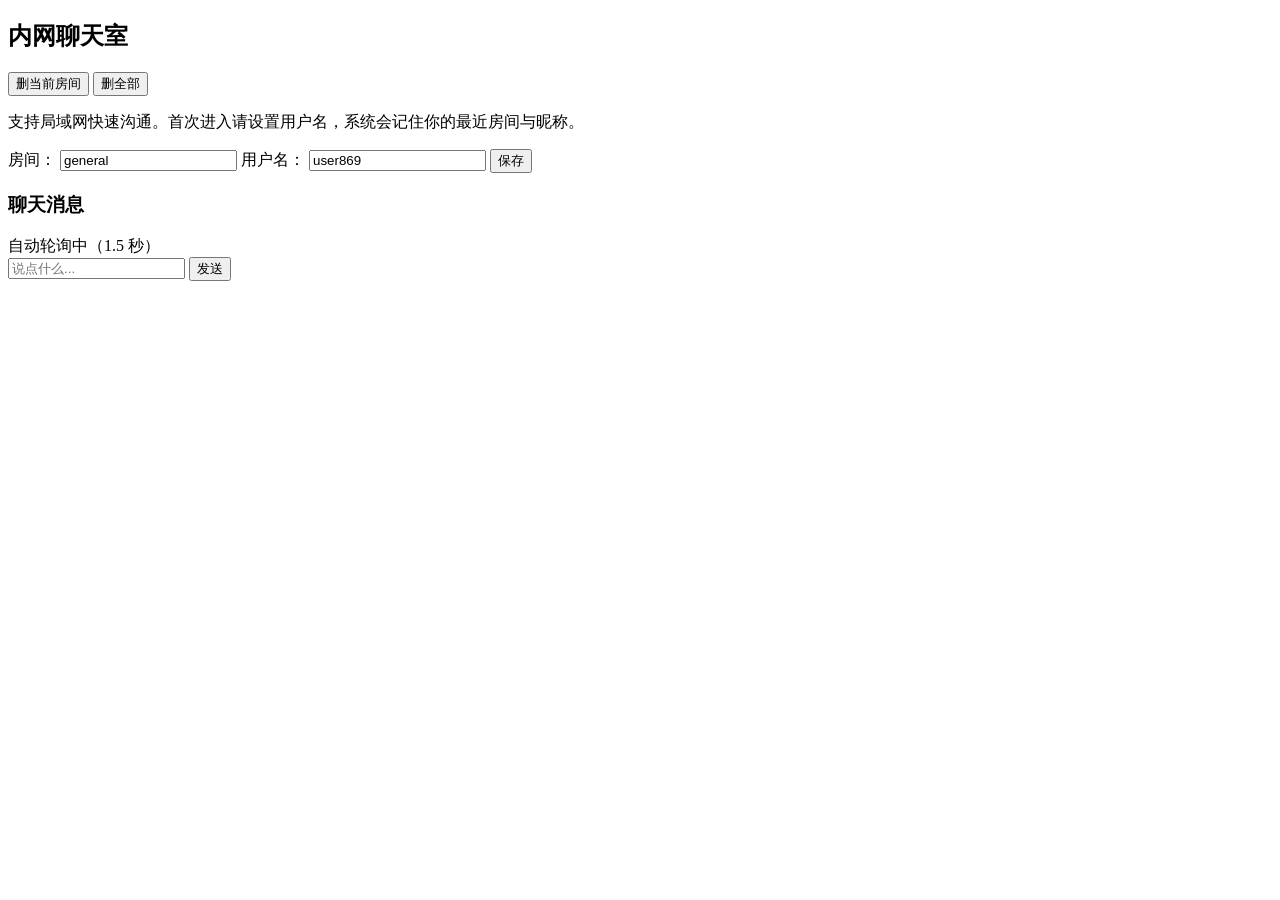
==== templates/index.html @ f9a1bed3 "feat: singgle template" ====
<!DOCTYPE html>
<html lang="zh-CN">
  <head>
    <meta charset="utf-8" />
    <meta name="viewport" content="width=device-width, initial-scale=1" />
    <title>内网聊天室</title>
    <link rel="stylesheet" href="/chat-theme.css" />
  </head>
  <body>
    <main class="page">
      <section class="hero">
        <div class="topbar">
          <h2>内网聊天室</h2>
          <div class="admin-actions" id="adminActions">
            <button class="ghost" id="purgeRoomBtn" title="删除当前房间全部消息">
              删当前房间
            </button>
            <button class="danger" id="purgeAllBtn" title="删除所有房间消息">
              删全部
            </button>
          </div>
        </div>
        <p>
          支持局域网快速沟通。首次进入请设置用户名，系统会记住你的最近房间与昵称。
        </p>
        <div class="controls">
          <label for="room">房间：</label>
          <input id="room" type="text" value="general" />
          <label for="user">用户名：</label>
          <input id="user" type="text" placeholder="你的名字" />
          <button class="ghost" id="save" type="button">保存</button>
        </div>
      </section>

      <section class="chat-panel">
        <div class="panel-head">
          <h3>聊天消息</h3>
          <span class="hint">自动轮询中（1.5 秒）</span>
        </div>

        <div id="log" aria-live="polite"></div>

        <form id="sendForm">
          <input
            id="content"
            type="text"
            placeholder="说点什么..."
            autocomplete="off"
          />
          <button type="submit">发送</button>
        </form>
      </section>
    </main>

    <script>
    // 控制开关：可以在页面启动时由后端渲染出来，或者通过 URL 参数传入
    const SAFE_MODE = true; // true = 安全模式；false = 自由模式

    const $ = (sel) => document.querySelector(sel);
    const log = $("#log");
    const userInput = $("#user");
    const roomInput = $("#room");
    const contentInput = $("#content");
    const saveBtn = $("#save");
    const form = $("#sendForm");
    const adminActions = $("#adminActions");
    const purgeRoomBtn = $("#purgeRoomBtn");
    const purgeAllBtn = $("#purgeAllBtn");

    let activeUser =
      localStorage.getItem("chat_user") ||
      "user" + Math.floor(Math.random() * 1000);
    let activeRoom = localStorage.getItem("chat_room") || "general";

    // 输入框允许先改，但只有点击“保存”才会成为当前生效值。
    userInput.value = activeUser;
    roomInput.value = activeRoom;

    function getAdminHeaders() {
      const token = localStorage.getItem("chat_admin_token") || "";
      return token ? { "X-Admin-Token": token } : {};
    }

    async function refreshAdminStatus() {
      try {
        const r = await fetch("/api/admin/status", {
          headers: getAdminHeaders(),
        });
        if (!r.ok) return;
        const data = await r.json();
        adminActions.style.display = data.is_admin ? "flex" : "none";
      } catch (_) {
        adminActions.style.display = "none";
      }
    }

    async function purgeMessages(target) {
      const room = activeRoom || "general";
      const isAll = target === "ALL";
      const confirmText = isAll
        ? "确认删除全部房间的所有聊天记录？此操作不可恢复。"
        : `确认删除房间 #${room} 的所有聊天记录？此操作不可恢复。`;
      if (!window.confirm(confirmText)) return;

      const payload = isAll ? {} : { room };
      const r = await fetch("/api/admin/purge", {
        method: "POST",
        headers: {
          "Content-Type": "application/json",
          ...getAdminHeaders(),
        },
        body: JSON.stringify(payload),
      });
      const data = await r.json().catch(() => ({}));
      if (!r.ok || !data.ok) {
        alert("操作失败：你当前不是管理员，或权限校验未通过。");
        await refreshAdminStatus();
        return;
      }
      await loadRecent();
      addLine(`管理员已删除 ${data.deleted || 0} 条消息（${data.room}）`, "sys");
    }

    function renderMessageContent(el, raw) {
      if (SAFE_MODE) {
        // 严格安全，只显示纯文本
        el.textContent = raw;
      } else {
        // 自由模式：允许 HTML
        el.innerHTML = raw;
      }
    }

    function addMessage(m) {
      const row = document.createElement("div");
      row.className = "msg";

      const t = document.createElement("span");
      t.className = "time";
      t.textContent = `[${fmt(m.ts)}]`;

      const u = document.createElement("span");
      u.className = "user";
      u.textContent = `${m.user}:`;

      const c = document.createElement("span");
      c.className = "text";
      renderMessageContent(c, m.content);

      row.append(t, u, c);
      log.appendChild(row);
      log.scrollTop = log.scrollHeight;
    }

    // 仍保留 addLine 用于系统提示行（cls = "sys"）
    function addLine(text, cls = "msg") {
      const div = document.createElement("div");
      div.className = cls;
      div.innerHTML = text; // 允许 HTML
      log.appendChild(div);
      log.scrollTop = log.scrollHeight;
    }

    function fmt(ts) {
      const d = new Date(ts * 1000);
      const pad = (n) => String(n).padStart(2, "0");
      return `${pad(d.getHours())}:${pad(d.getMinutes())}:${pad(
        d.getSeconds()
      )}`;
    }

    let sinceId = 0;
    async function loadRecent() {
      const room = encodeURIComponent(activeRoom || "general");
      const r = await fetch(`/api/recent?room=${room}&limit=100`);
      const data = await r.json();
      log.innerHTML = "";
      data.forEach((m) => addMessage(m));
      sinceId = data.length ? data[data.length - 1].id : 0;
      addLine(`———— 欢迎进入房间 #${activeRoom} ————`, "sys");
    }

    async function poll() {
      const room = encodeURIComponent(activeRoom || "general");
      try {
        const r = await fetch(
          `/api/messages?room=${room}&since_id=${sinceId}&limit=200`
        );
        const data = await r.json();
        data.forEach((m) => {
          addMessage(m);
          sinceId = m.id;
        });
      } catch (_) {}
    }

    form.addEventListener("submit", async (e) => {
      e.preventDefault();
      const user = activeUser || "anon";
      const room = activeRoom || "general";
      const content = contentInput.value.trim();
      if (!content) return;
      await fetch("/api/send", {
        method: "POST",
        headers: { "Content-Type": "application/json" },
        body: JSON.stringify({ user, room, content }),
      });
      contentInput.value = "";
      // 立即拉一次，感觉更“即时”
      poll();
    });

    saveBtn.addEventListener("click", () => {
      activeUser = userInput.value.trim() || "anon";
      activeRoom = roomInput.value.trim() || "general";
      localStorage.setItem("chat_user", activeUser);
      localStorage.setItem("chat_room", activeRoom);
      loadRecent();
    });

    purgeRoomBtn.addEventListener("click", () => purgeMessages("ROOM"));
    purgeAllBtn.addEventListener("click", () => purgeMessages("ALL"));

    // 初始化
    Promise.all([loadRecent(), refreshAdminStatus()]).then(() =>
      setInterval(poll, 1500)
    );
    </script>
  </body>
</html>
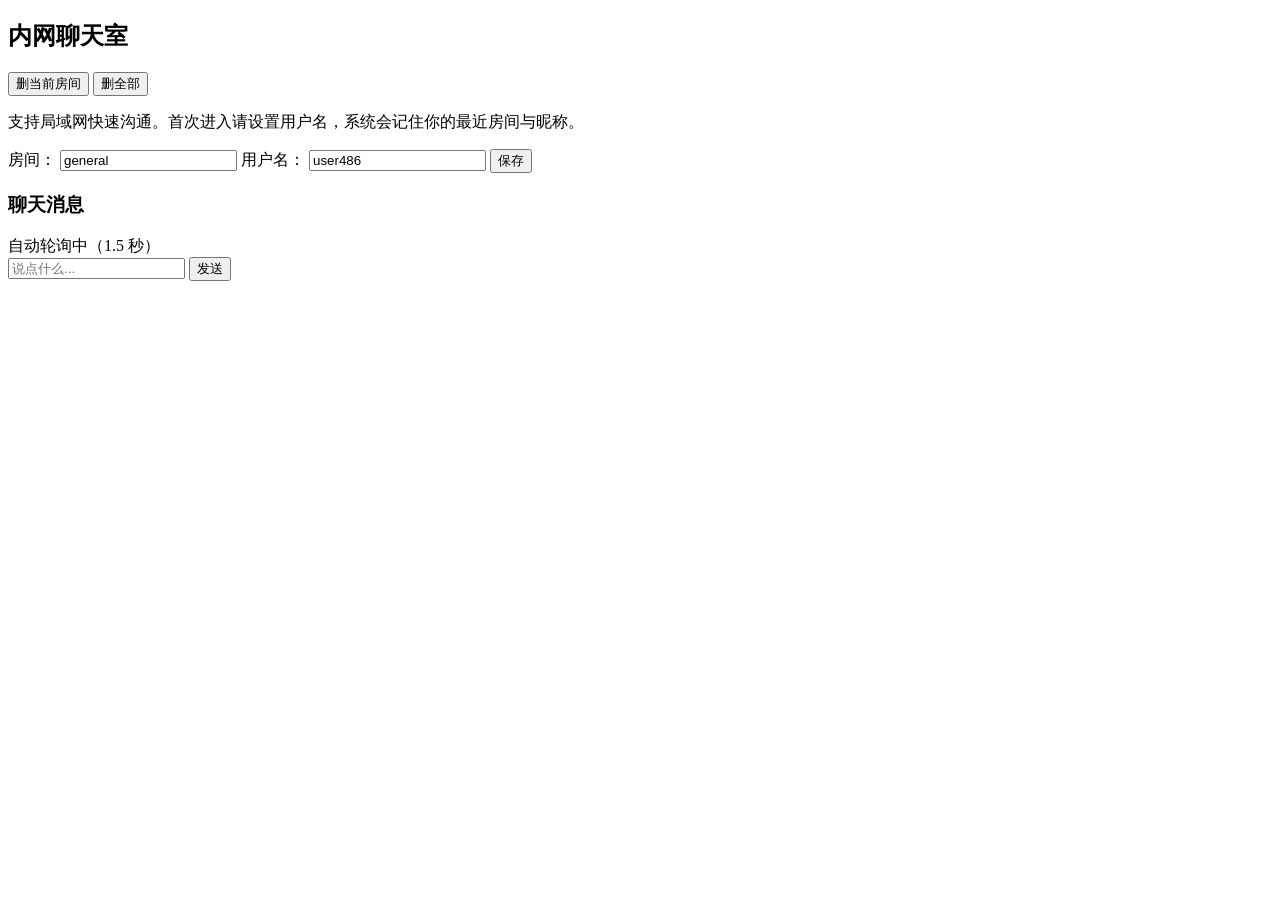
==== commit 71f03274: "feat: 聊天室用户名颜色区分 使其个人聊天记录更明显" ====
--- a/templates/index.html
+++ b/templates/index.html
@@ -67,6 +67,22 @@
     const purgeRoomBtn = $("#purgeRoomBtn");
     const purgeAllBtn = $("#purgeAllBtn");
 
+    const USER_COLOR_PALETTE = [
+      "#155e75", // cyan-800
+      "#1d4ed8", // blue-700
+      "#7c3aed", // violet-600
+      "#be185d", // pink-700
+      "#b45309", // amber-700
+      "#0f766e", // teal-700
+      "#166534", // green-800
+      "#9f1239", // rose-800
+      "#374151", // gray-700
+      "#4338ca", // indigo-700
+    ];
+
+    let userColorMap = {};
+    let nextUserColorIndex = 0;
+
     let activeUser =
       localStorage.getItem("chat_user") ||
       "user" + Math.floor(Math.random() * 1000);
@@ -75,6 +91,45 @@
     // 输入框允许先改，但只有点击“保存”才会成为当前生效值。
     userInput.value = activeUser;
     roomInput.value = activeRoom;
+
+    const GLOBAL_COLOR_STATE_KEY = "chat_user_color_state_global";
+
+    function loadColorState() {
+      try {
+        const raw = localStorage.getItem(GLOBAL_COLOR_STATE_KEY);
+        if (!raw) return { map: {}, next: 0 };
+        const parsed = JSON.parse(raw);
+        const map = parsed && typeof parsed.map === "object" ? parsed.map : {};
+        const next = Number.isInteger(parsed?.next) ? parsed.next : 0;
+        return { map, next: Math.max(0, next) };
+      } catch (_) {
+        return { map: {}, next: 0 };
+      }
+    }
+
+    function saveColorState() {
+      localStorage.setItem(
+        GLOBAL_COLOR_STATE_KEY,
+        JSON.stringify({ map: userColorMap, next: nextUserColorIndex })
+      );
+    }
+
+    function ensureColorState() {
+      const state = loadColorState();
+      userColorMap = state.map;
+      nextUserColorIndex = state.next;
+    }
+
+    function colorForUser(user) {
+      const name = (user || "anon").trim() || "anon";
+      if (!Object.prototype.hasOwnProperty.call(userColorMap, name)) {
+        const idx = nextUserColorIndex % USER_COLOR_PALETTE.length;
+        userColorMap[name] = idx;
+        nextUserColorIndex += 1;
+        saveColorState();
+      }
+      return USER_COLOR_PALETTE[userColorMap[name] % USER_COLOR_PALETTE.length];
+    }
 
     function getAdminHeaders() {
       const token = localStorage.getItem("chat_admin_token") || "";
@@ -142,6 +197,7 @@
       const u = document.createElement("span");
       u.className = "user";
       u.textContent = `${m.user}:`;
+      u.style.setProperty("--user-color", colorForUser(m.user));
 
       const c = document.createElement("span");
       c.className = "text";
@@ -171,6 +227,7 @@
 
     let sinceId = 0;
     async function loadRecent() {
+      ensureColorState();
       const room = encodeURIComponent(activeRoom || "general");
       const r = await fetch(`/api/recent?room=${room}&limit=100`);
       const data = await r.json();
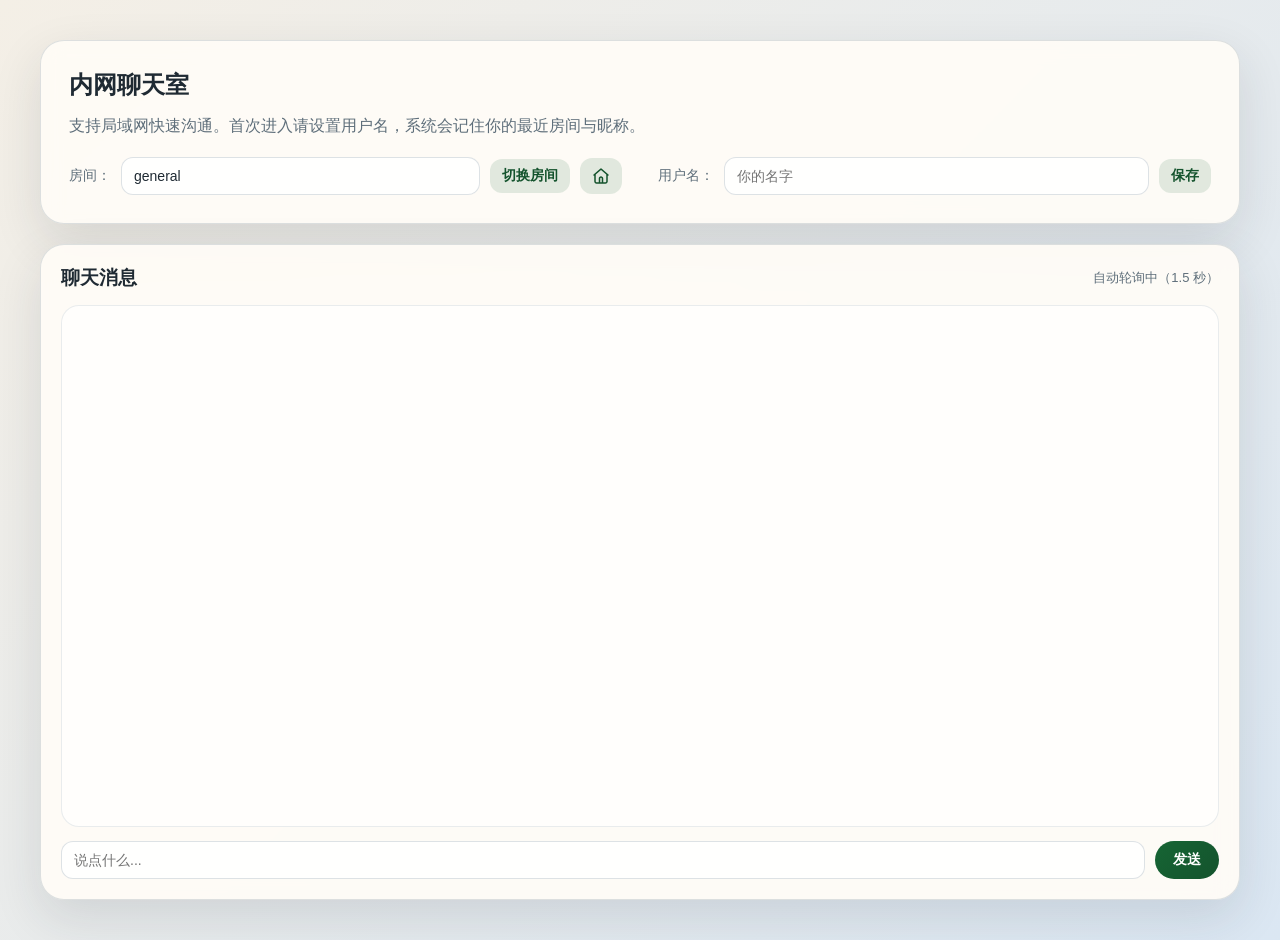
==== commit 4114cb07: "feat: 方便切换房间 style: 调整顶部按钮样式" ====
--- a/templates/index.html
+++ b/templates/index.html
@@ -4,7 +4,7 @@
     <meta charset="utf-8" />
     <meta name="viewport" content="width=device-width, initial-scale=1" />
     <title>内网聊天室</title>
-    <link rel="stylesheet" href="/chat-theme.css" />
+    <link rel="stylesheet" href="/static/chat-theme.css" />
   </head>
   <body>
     <main class="page">
@@ -24,11 +24,34 @@
           支持局域网快速沟通。首次进入请设置用户名，系统会记住你的最近房间与昵称。
         </p>
         <div class="controls">
-          <label for="room">房间：</label>
-          <input id="room" type="text" value="general" />
-          <label for="user">用户名：</label>
-          <input id="user" type="text" placeholder="你的名字" />
-          <button class="ghost" id="save" type="button">保存</button>
+          <div class="control-group room-group">
+            <label for="room">房间：</label>
+            <input id="room" type="text" value="general" />
+            <button class="ghost" id="switchRoom" type="button">切换房间</button>
+            <button
+              class="ghost icon-btn"
+              id="goGeneral"
+              type="button"
+              title="回主房间"
+              aria-label="回主房间"
+            >
+              <svg
+                viewBox="0 0 1024 1024"
+                xmlns="http://www.w3.org/2000/svg"
+                aria-hidden="true"
+                focusable="false"
+              >
+                <path
+                  d="M991.36 411.52l-448-384a48.448 48.448 0 0 0-62.72 0l-448 384c-19.84 17.28-22.4 47.36-5.12 67.84C40.96 494.72 62.08 499.84 80 492.8V864c0 79.36 64.64 144 144 144h576c79.36 0 144-64.64 144-144V493.44a48.768 48.768 0 0 0 52.48-14.08c17.28-19.84 14.72-50.56-5.12-67.84zM560 912h-96V672c0-26.24 21.76-48 48-48s48 21.76 48 48v240z m240 0H656V672c0-79.36-64.64-144-144-144s-144 64.64-144 144v240H224c-26.24 0-48-21.76-48-48V415.36l336-288 336 288V864c0 26.24-21.76 48-48 48z"
+                ></path>
+              </svg>
+            </button>
+          </div>
+          <div class="control-group">
+            <label for="user">用户名：</label>
+            <input id="user" type="text" placeholder="你的名字" />
+            <button class="ghost" id="saveUser" type="button">保存</button>
+          </div>
         </div>
       </section>
 
@@ -61,11 +84,14 @@
     const userInput = $("#user");
     const roomInput = $("#room");
     const contentInput = $("#content");
-    const saveBtn = $("#save");
+    const switchRoomBtn = $("#switchRoom");
+    const goGeneralBtn = $("#goGeneral");
+    const saveUserBtn = $("#saveUser");
     const form = $("#sendForm");
     const adminActions = $("#adminActions");
     const purgeRoomBtn = $("#purgeRoomBtn");
     const purgeAllBtn = $("#purgeAllBtn");
+    const INITIAL_ROOM = {{ initial_room|tojson }};
 
     const USER_COLOR_PALETTE = [
       "#155e75", // cyan-800
@@ -86,11 +112,23 @@
     let activeUser =
       localStorage.getItem("chat_user") ||
       "user" + Math.floor(Math.random() * 1000);
-    let activeRoom = localStorage.getItem("chat_room") || "general";
+    let activeRoom = INITIAL_ROOM || "general";
 
     // 输入框允许先改，但只有点击“保存”才会成为当前生效值。
     userInput.value = activeUser;
     roomInput.value = activeRoom;
+
+    function updateRoomUrl(room) {
+      if (!room || room === "general") {
+        window.history.replaceState({}, "", "/");
+        return;
+      }
+      window.history.replaceState(
+        {},
+        "",
+        "/" + encodeURIComponent(room)
+      );
+    }
 
     const GLOBAL_COLOR_STATE_KEY = "chat_user_color_state_global";
 
@@ -129,6 +167,23 @@
         saveColorState();
       }
       return USER_COLOR_PALETTE[userColorMap[name] % USER_COLOR_PALETTE.length];
+    }
+
+    function applyRoomSwitch() {
+      activeRoom = roomInput.value.trim() || "general";
+      updateRoomUrl(activeRoom);
+      loadRecent();
+    }
+
+    function goGeneralRoom() {
+      roomInput.value = "general";
+      applyRoomSwitch();
+    }
+
+    function applyUserSave() {
+      activeUser = userInput.value.trim() || "anon";
+      localStorage.setItem("chat_user", activeUser);
+      addLine(`已保存用户名：${activeUser}`, "sys");
     }
 
     function getAdminHeaders() {
@@ -267,18 +322,15 @@
       poll();
     });
 
-    saveBtn.addEventListener("click", () => {
-      activeUser = userInput.value.trim() || "anon";
-      activeRoom = roomInput.value.trim() || "general";
-      localStorage.setItem("chat_user", activeUser);
-      localStorage.setItem("chat_room", activeRoom);
-      loadRecent();
-    });
+    switchRoomBtn.addEventListener("click", applyRoomSwitch);
+    goGeneralBtn.addEventListener("click", goGeneralRoom);
+    saveUserBtn.addEventListener("click", applyUserSave);
 
     purgeRoomBtn.addEventListener("click", () => purgeMessages("ROOM"));
     purgeAllBtn.addEventListener("click", () => purgeMessages("ALL"));
 
     // 初始化
+    updateRoomUrl(activeRoom);
     Promise.all([loadRecent(), refreshAdminStatus()]).then(() =>
       setInterval(poll, 1500)
     );
--- a/static/chat-theme.css
+++ b/static/chat-theme.css
@@ -0,0 +1,275 @@
+:root {
+  color-scheme: light;
+  --bg: linear-gradient(135deg, #f4efe6 0%, #dbe7f3 100%);
+  --card: rgba(255, 252, 247, 0.92);
+  --border: rgba(45, 76, 99, 0.16);
+  --text: #1f2a33;
+  --muted: #5f6f7b;
+  --accent: #166534;
+  --accent-strong: #14532d;
+  --danger: #b42318;
+  --danger-soft: #fef3f2;
+  --success-soft: #ecfdf3;
+  --shadow: 0 18px 50px rgba(31, 42, 51, 0.12);
+}
+
+* {
+  box-sizing: border-box;
+}
+
+body {
+  margin: 0;
+  min-height: 100vh;
+  color: var(--text);
+  background: var(--bg);
+  font-family: "Noto Sans SC", "PingFang SC", "Microsoft YaHei", sans-serif;
+}
+
+.page {
+  width: min(1200px, calc(100vw - 32px));
+  margin: 40px auto;
+  display: grid;
+  gap: 20px;
+}
+
+.hero,
+.chat-panel {
+  background: var(--card);
+  border: 1px solid var(--border);
+  border-radius: 24px;
+  box-shadow: var(--shadow);
+  backdrop-filter: blur(10px);
+}
+
+.hero {
+  padding: 28px;
+}
+
+.hero p {
+  margin: 12px 0 0;
+  color: var(--muted);
+  line-height: 1.6;
+}
+
+.topbar {
+  display: flex;
+  justify-content: space-between;
+  align-items: center;
+  gap: 12px;
+}
+
+.topbar h2 {
+  margin: 0;
+  font-weight: 700;
+}
+
+.admin-actions {
+  display: none;
+  align-items: center;
+  gap: 8px;
+  flex-wrap: wrap;
+}
+
+button {
+  border: none;
+  border-radius: 999px;
+  padding: 10px 18px;
+  font-size: 14px;
+  font-weight: 700;
+  color: #fff;
+  background: linear-gradient(135deg, var(--accent) 0%, var(--accent-strong) 100%);
+  cursor: pointer;
+  transition: transform 0.18s ease, opacity 0.18s ease;
+}
+
+button:hover {
+  transform: translateY(-1px);
+}
+
+button:disabled {
+  opacity: 0.65;
+  cursor: wait;
+  transform: none;
+}
+
+button.ghost {
+  background: rgba(22, 101, 52, 0.12);
+  color: var(--accent-strong);
+  border-radius: 12px;
+  padding: 8px 12px;
+}
+
+button.danger {
+  background: linear-gradient(135deg, #b42318 0%, #7a271a 100%);
+}
+
+.controls {
+  margin-top: 18px;
+  display: grid;
+  grid-template-columns: repeat(2, minmax(0, 1fr));
+  gap: 36px;
+}
+
+.control-group {
+  display: grid;
+  grid-template-columns: auto minmax(160px, 1fr) auto;
+  align-items: center;
+  gap: 8px 10px;
+  padding: 0;
+}
+
+.room-group {
+  grid-template-columns: auto minmax(160px, 1fr) auto auto;
+}
+
+.control-group label {
+  color: var(--muted);
+  font-size: 14px;
+  white-space: nowrap;
+}
+
+.control-group #switchRoom,
+.control-group #saveUser {
+  justify-self: start;
+}
+
+.icon-btn {
+  display: inline-flex;
+  align-items: center;
+  justify-content: center;
+  width: 42px;
+  height: 36px;
+  padding: 0;
+  line-height: 1;
+}
+
+.icon-btn svg {
+  width: 16px;
+  height: 16px;
+  fill: currentColor;
+  display: block;
+}
+
+input[type="text"] {
+  width: 100%;
+  border: 1px solid var(--border);
+  border-radius: 12px;
+  padding: 10px 12px;
+  font-size: 14px;
+  background: rgba(255, 255, 255, 0.92);
+  color: var(--text);
+}
+
+.chat-panel {
+  padding: 20px;
+  display: grid;
+  gap: 14px;
+}
+
+.panel-head {
+  display: flex;
+  justify-content: space-between;
+  align-items: center;
+  gap: 12px;
+}
+
+.panel-head h3 {
+  margin: 0;
+}
+
+.disclaimer {
+  color: var(--muted);
+  font-size: 13px;
+}
+
+#log {
+  height: 58vh;
+  border: 1px solid rgba(45, 76, 99, 0.1);
+  border-radius: 18px;
+  padding: 14px;
+  overflow-y: auto;
+  background: rgba(255, 255, 255, 0.72);
+}
+
+.msg,
+.sys {
+  margin: 6px 0;
+  line-height: 1.6;
+  white-space: pre-wrap;
+  word-break: break-word;
+}
+
+.sys {
+  color: var(--muted);
+  font-size: 13px;
+}
+
+.msg .time {
+  color: #9ca3af;
+  font-family: ui-monospace, SFMono-Regular, Menlo, monospace;
+  margin-right: 4px;
+}
+
+.msg .user {
+  color: var(--user-color, #155e75);
+  font-weight: 700;
+  margin-right: 4px;
+}
+
+.msg .text {
+  color: var(--text);
+}
+
+#sendForm {
+  display: grid;
+  grid-template-columns: 1fr auto;
+  gap: 10px;
+}
+
+.hint {
+  color: var(--muted);
+  font-size: 13px;
+}
+
+@media (max-width: 900px) {
+  .controls {
+    grid-template-columns: 1fr;
+    gap: 24px;
+  }
+}
+
+@media (max-width: 720px) {
+  .page {
+    width: calc(100vw - 20px);
+    margin: 20px auto;
+  }
+
+  .hero,
+  .chat-panel {
+    border-radius: 20px;
+    padding: 20px;
+  }
+
+  .topbar {
+    align-items: flex-start;
+  }
+
+  .control-group {
+    grid-template-columns: 1fr;
+    align-items: stretch;
+    gap: 8px;
+  }
+
+  .admin-actions {
+    flex-direction: column;
+    align-items: stretch;
+  }
+
+  #log {
+    height: 50vh;
+  }
+
+  #sendForm {
+    grid-template-columns: 1fr;
+  }
+}
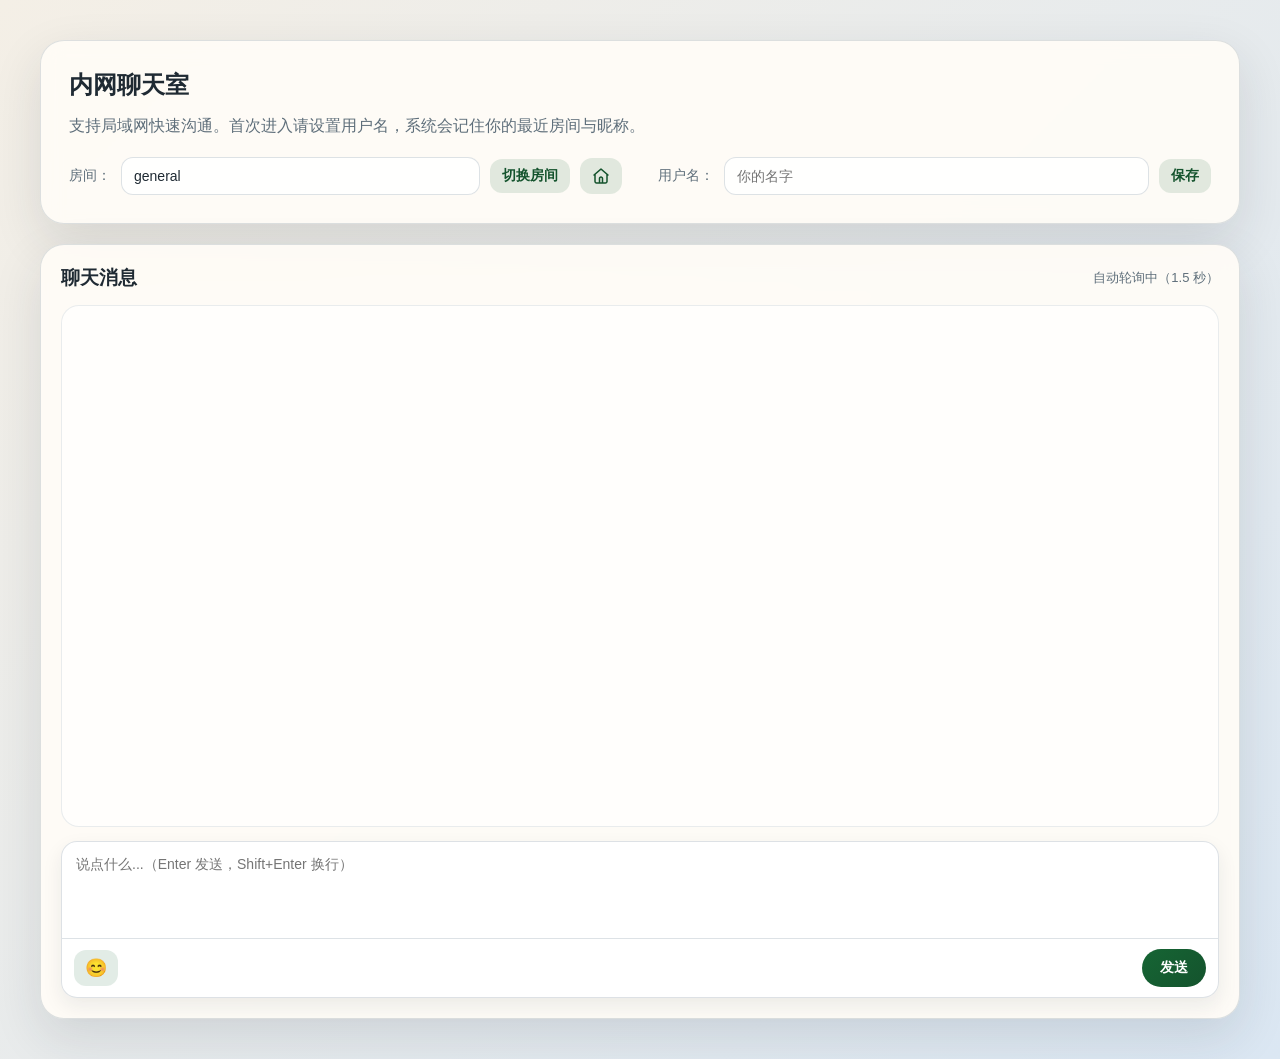
==== commit e3760b52: "feat: 优化输入框，改为textarea 确保可以换行，并增加输入emoji等功能" ====
--- a/templates/index.html
+++ b/templates/index.html
@@ -64,13 +64,32 @@
         <div id="log" aria-live="polite"></div>
 
         <form id="sendForm">
-          <input
-            id="content"
-            type="text"
-            placeholder="说点什么..."
-            autocomplete="off"
-          />
-          <button type="submit">发送</button>
+          <div class="composer">
+            <div class="composer-main">
+              <textarea
+                id="content"
+                rows="3"
+                placeholder="说点什么...（Enter 发送，Shift+Enter 换行）"
+                autocomplete="off"
+              ></textarea>
+            </div>
+            <div class="composer-actions">
+              <div class="composer-extra">
+                <button
+                  class="ghost icon-btn emoji-toggle"
+                  id="emojiToggle"
+                  type="button"
+                  title="插入表情"
+                  aria-label="插入表情"
+                  aria-expanded="false"
+                >
+                  😊
+                </button>
+                <div class="emoji-panel" id="emojiPanel" hidden></div>
+              </div>
+              <button type="submit">发送</button>
+            </div>
+          </div>
         </form>
       </section>
     </main>
@@ -88,10 +107,18 @@
     const goGeneralBtn = $("#goGeneral");
     const saveUserBtn = $("#saveUser");
     const form = $("#sendForm");
+    const emojiToggleBtn = $("#emojiToggle");
+    const emojiPanel = $("#emojiPanel");
     const adminActions = $("#adminActions");
     const purgeRoomBtn = $("#purgeRoomBtn");
     const purgeAllBtn = $("#purgeAllBtn");
     const INITIAL_ROOM = {{ initial_room|tojson }};
+
+    const EMOJI_LIST = [
+      "😀", "😁", "😂", "🤣", "😊", "😍", "😘", "🥳",
+      "😎", "🤔", "😅", "😭", "😡", "👍", "👏", "🙏",
+      "💪", "🎉", "🔥", "✨", "❤️", "💯", "✅", "👀"
+    ];
 
     const USER_COLOR_PALETTE = [
       "#155e75", // cyan-800
@@ -280,6 +307,34 @@
       )}`;
     }
 
+    function renderEmojiPanel() {
+      EMOJI_LIST.forEach((emoji) => {
+        const btn = document.createElement("button");
+        btn.type = "button";
+        btn.className = "emoji-item";
+        btn.textContent = emoji;
+        btn.setAttribute("aria-label", `插入表情 ${emoji}`);
+        emojiPanel.appendChild(btn);
+      });
+    }
+
+    function setEmojiPanelOpen(isOpen) {
+      emojiPanel.hidden = !isOpen;
+      emojiToggleBtn.setAttribute("aria-expanded", isOpen ? "true" : "false");
+    }
+
+    function insertAtCursor(text) {
+      const start = contentInput.selectionStart ?? contentInput.value.length;
+      const end = contentInput.selectionEnd ?? contentInput.value.length;
+      const before = contentInput.value.slice(0, start);
+      const after = contentInput.value.slice(end);
+      contentInput.value = before + text + after;
+      const nextPos = start + text.length;
+      contentInput.selectionStart = nextPos;
+      contentInput.selectionEnd = nextPos;
+      contentInput.focus();
+    }
+
     let sinceId = 0;
     async function loadRecent() {
       ensureColorState();
@@ -322,6 +377,41 @@
       poll();
     });
 
+    contentInput.addEventListener("keydown", (e) => {
+      // Enter 发送，Shift+Enter 换行
+      if (e.key === "Enter" && !e.shiftKey) {
+        e.preventDefault();
+        form.requestSubmit();
+      }
+    });
+
+    emojiToggleBtn.addEventListener("click", () => {
+      const nextOpen = emojiPanel.hidden;
+      setEmojiPanelOpen(nextOpen);
+      if (nextOpen) {
+        contentInput.focus();
+      }
+    });
+
+    emojiPanel.addEventListener("click", (e) => {
+      const btn = e.target.closest(".emoji-item");
+      if (!btn) return;
+      insertAtCursor(btn.textContent || "");
+      setEmojiPanelOpen(false);
+    });
+
+    document.addEventListener("click", (e) => {
+      if (emojiPanel.hidden) return;
+      if (e.target.closest(".composer-extra")) return;
+      setEmojiPanelOpen(false);
+    });
+
+    document.addEventListener("keydown", (e) => {
+      if (e.key === "Escape" && !emojiPanel.hidden) {
+        setEmojiPanelOpen(false);
+      }
+    });
+
     switchRoomBtn.addEventListener("click", applyRoomSwitch);
     goGeneralBtn.addEventListener("click", goGeneralRoom);
     saveUserBtn.addEventListener("click", applyUserSave);
@@ -330,6 +420,8 @@
     purgeAllBtn.addEventListener("click", () => purgeMessages("ALL"));
 
     // 初始化
+    renderEmojiPanel();
+    setEmojiPanelOpen(false);
     updateRoomUrl(activeRoom);
     Promise.all([loadRecent(), refreshAdminStatus()]).then(() =>
       setInterval(poll, 1500)
--- a/static/chat-theme.css
+++ b/static/chat-theme.css
@@ -160,6 +160,18 @@
   color: var(--text);
 }
 
+textarea {
+  width: 100%;
+  border: 1px solid var(--border);
+  border-radius: 12px;
+  padding: 10px 12px;
+  font-size: 14px;
+  background: rgba(255, 255, 255, 0.92);
+  color: var(--text);
+  font-family: inherit;
+  resize: vertical;
+}
+
 .chat-panel {
   padding: 20px;
   display: grid;
@@ -193,7 +205,7 @@
 
 .msg,
 .sys {
-  margin: 6px 0;
+  margin: 12px 0;
   line-height: 1.6;
   white-space: pre-wrap;
   word-break: break-word;
@@ -221,9 +233,98 @@
 }
 
 #sendForm {
-  display: grid;
-  grid-template-columns: 1fr auto;
+  display: block;
+}
+
+.composer {
+  border: 1px solid var(--border);
+  border-radius: 16px;
+  background: rgba(255, 255, 255, 0.9);
+  box-shadow: 0 8px 20px rgba(31, 42, 51, 0.08);
+  overflow: visible;
+}
+
+.composer-main {
+  min-height: 96px;
+  display: flex;
+  align-items: center;
+  padding: 10px 14px;
+}
+
+.composer-main textarea {
+  border: none;
+  border-radius: 0;
+  background: transparent;
+  width: 100%;
+  color: var(--text);
+  resize: none;
+  min-height: 72px;
+  line-height: 1.5;
+  padding: 0;
+}
+
+.composer-main textarea:focus {
+  outline: none;
+}
+
+.composer-actions {
+  border-top: 1px solid rgba(45, 76, 99, 0.16);
+  padding: 10px 12px;
+  display: flex;
+  justify-content: space-between;
+  align-items: center;
   gap: 10px;
+}
+
+.composer-extra {
+  position: relative;
+  min-height: 36px;
+  flex: 1;
+}
+
+.emoji-toggle {
+  min-width: 44px;
+  height: 36px;
+  padding: 0;
+  font-size: 18px;
+}
+
+.emoji-panel {
+  position: absolute;
+  left: 0;
+  bottom: calc(100% + 8px);
+  width: min(320px, calc(100vw - 72px));
+  max-height: 220px;
+  overflow-y: auto;
+  border: 1px solid var(--border);
+  border-radius: 14px;
+  background: rgba(255, 255, 255, 0.98);
+  box-shadow: 0 14px 28px rgba(31, 42, 51, 0.14);
+  padding: 10px;
+  display: grid;
+  grid-template-columns: repeat(8, minmax(0, 1fr));
+  gap: 6px;
+  z-index: 30;
+}
+
+.emoji-panel[hidden] {
+  display: none;
+}
+
+.emoji-item {
+  width: 100%;
+  min-height: 32px;
+  border: 1px solid rgba(22, 101, 52, 0.12);
+  border-radius: 10px;
+  background: rgba(22, 101, 52, 0.06);
+  color: #1f2a33;
+  font-size: 18px;
+  line-height: 1;
+  padding: 4px;
+}
+
+.emoji-item:hover {
+  background: rgba(22, 101, 52, 0.14);
 }
 
 .hint {
@@ -270,6 +371,19 @@
   }
 
   #sendForm {
-    grid-template-columns: 1fr;
-  }
-}
+    width: 100%;
+  }
+
+  .composer-main {
+    min-height: 86px;
+  }
+
+  .composer-actions {
+    padding: 10px;
+  }
+
+  .emoji-panel {
+    width: min(300px, calc(100vw - 52px));
+    grid-template-columns: repeat(6, minmax(0, 1fr));
+  }
+}
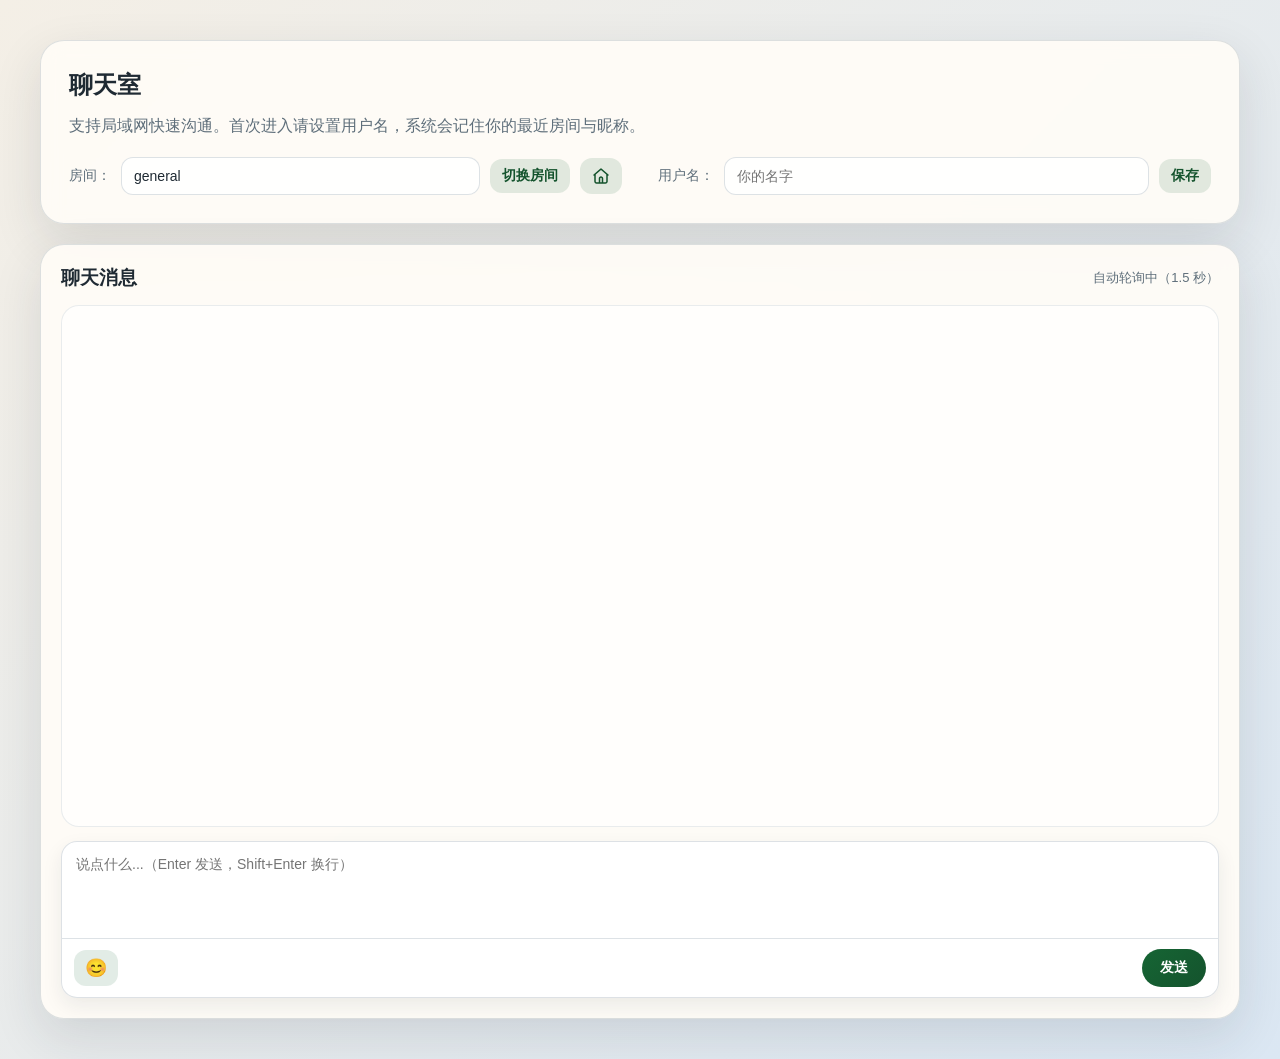
==== commit 704a3042: "style: 更换名称避免敏感" ====
--- a/templates/index.html
+++ b/templates/index.html
@@ -3,14 +3,14 @@
   <head>
     <meta charset="utf-8" />
     <meta name="viewport" content="width=device-width, initial-scale=1" />
-    <title>内网聊天室</title>
+    <title>共享聊天室</title>
     <link rel="stylesheet" href="/static/chat-theme.css" />
   </head>
   <body>
     <main class="page">
       <section class="hero">
         <div class="topbar">
-          <h2>内网聊天室</h2>
+          <h2>聊天室</h2>
           <div class="admin-actions" id="adminActions">
             <button class="ghost" id="purgeRoomBtn" title="删除当前房间全部消息">
               删当前房间
